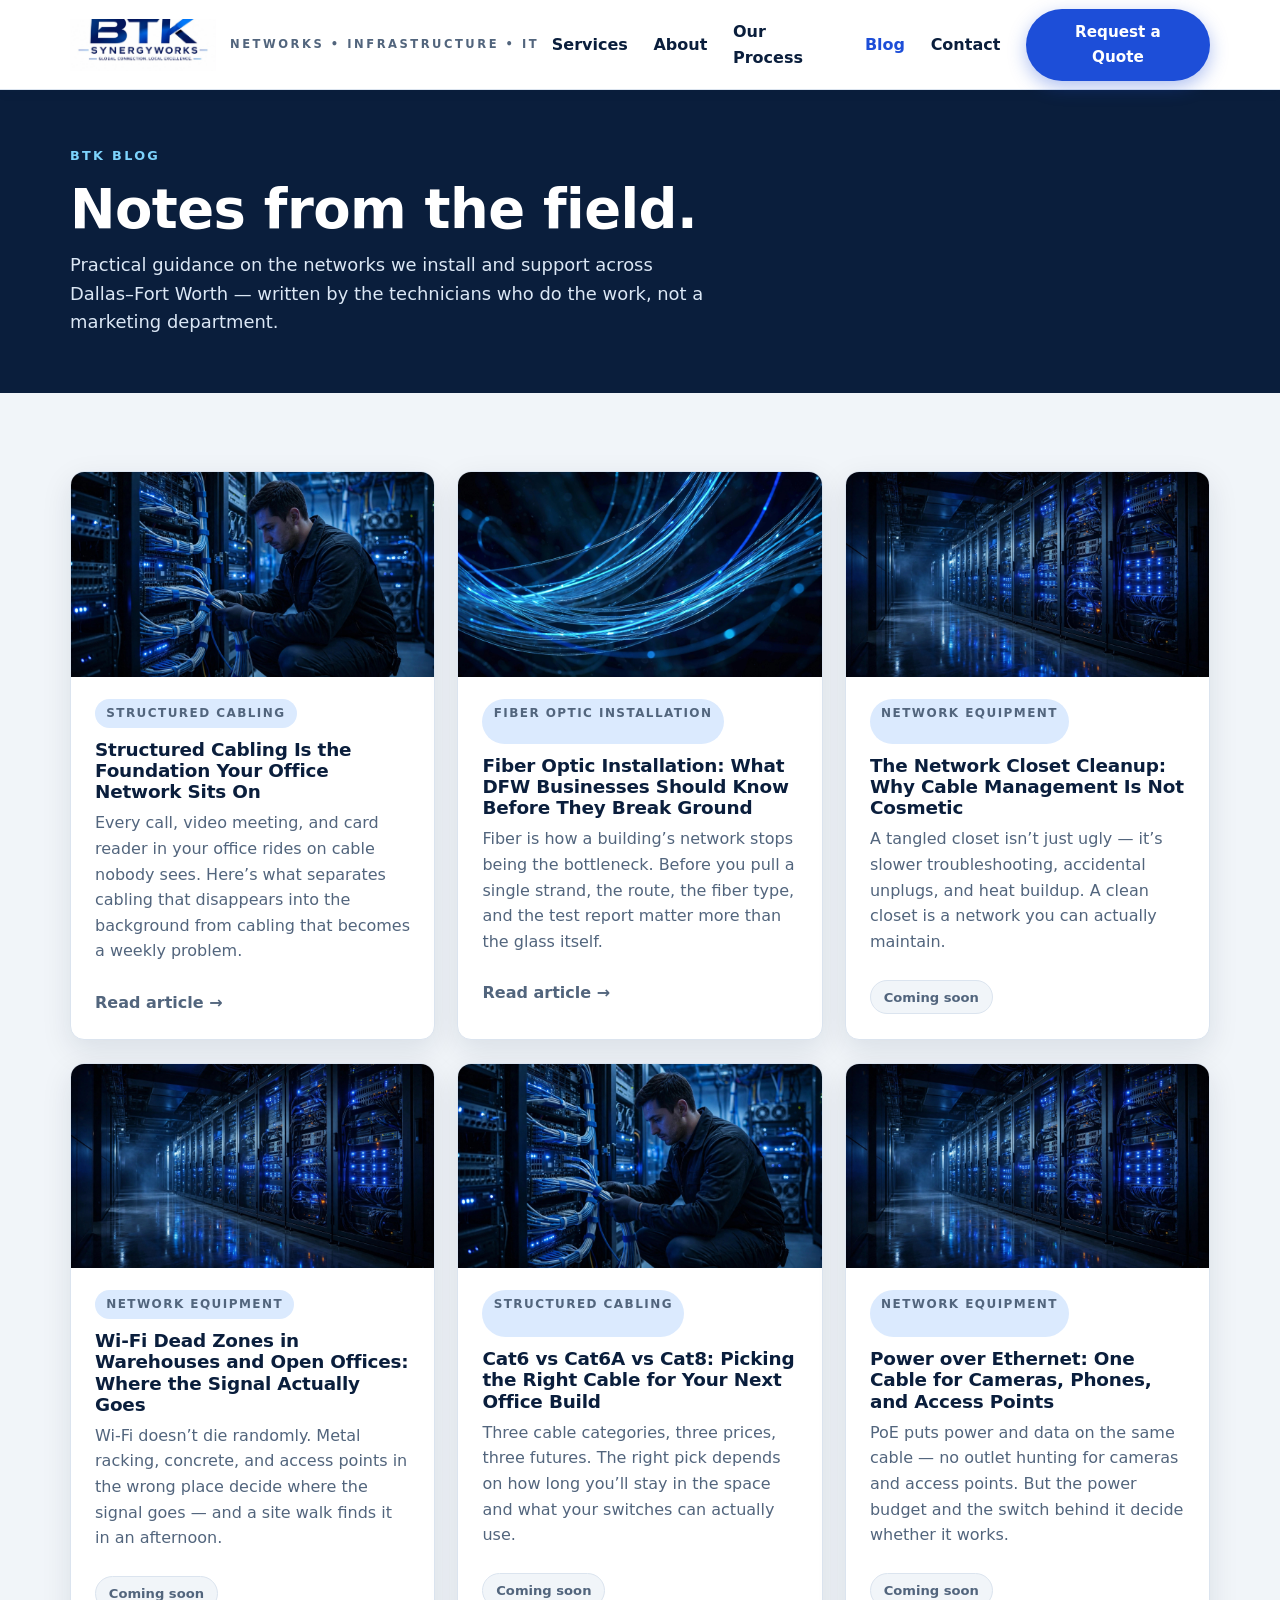
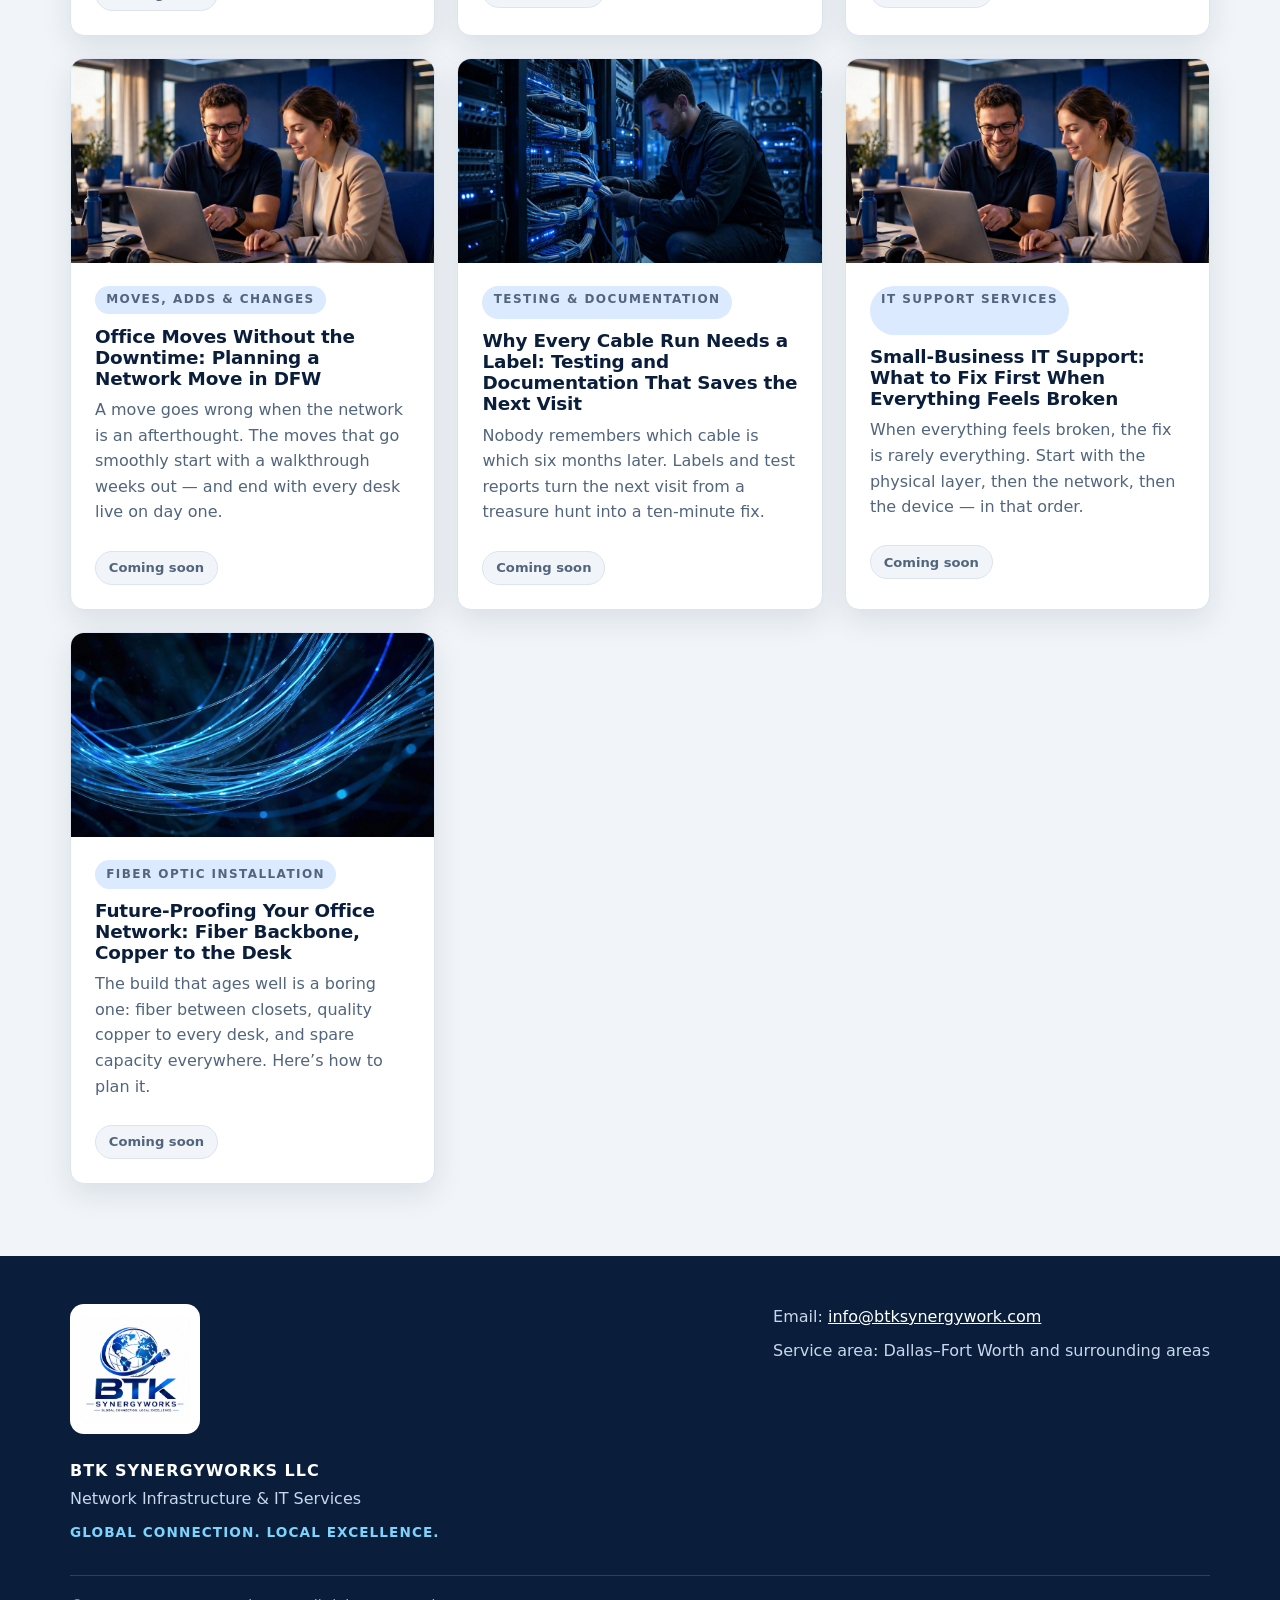
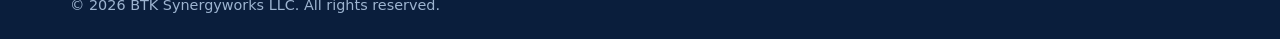
==== blog/index.html @ 6355931f "Add BTK blog page: 10 topics, 2 full articles with popup reader, Blog in nav" ====
<!DOCTYPE html>
<html lang="en">
<head>
  <meta charset="UTF-8">
  <meta name="viewport" content="width=device-width, initial-scale=1.0">
  <title>BTK Blog | Network Infrastructure Notes — Dallas–Fort Worth | BTK Synergyworks LLC</title>
  <meta name="description" content="Field notes from BTK Synergyworks LLC: structured cabling, fiber optic installation, network equipment, and IT support for Dallas–Fort Worth businesses — practical guidance from the technicians who install it.">
  <link rel="canonical" href="https://btk-2m8c.onrender.com/blog/">
  <meta name="robots" content="index, follow">
  <meta name="theme-color" content="#0a1e3c">
  <!-- Open Graph -->
  <meta property="og:type" content="website">
  <meta property="og:site_name" content="BTK Synergyworks LLC">
  <meta property="og:title" content="BTK Blog | Network Infrastructure Notes — Dallas–Fort Worth">
  <meta property="og:description" content="Practical notes on structured cabling, fiber optic installation, network equipment, and IT support — from the field technicians at BTK Synergyworks LLC.">
  <meta property="og:url" content="https://btk-2m8c.onrender.com/blog/">
  <meta property="og:image" content="https://btk-2m8c.onrender.com/assets/btk-logo.jpg">
  <meta property="og:image:alt" content="BTK Synergyworks logo — globe with network nodes and an ethernet plug">
  <!-- Twitter -->
  <meta name="twitter:card" content="summary_large_image">
  <meta name="twitter:title" content="BTK Blog | Network Infrastructure Notes — Dallas–Fort Worth">
  <meta name="twitter:description" content="Practical notes on structured cabling, fiber optic installation, network equipment, and IT support — from the field technicians at BTK Synergyworks LLC.">
  <meta name="twitter:image" content="https://btk-2m8c.onrender.com/assets/btk-logo.jpg">
  <!-- Icons -->
  <link rel="icon" type="image/png" sizes="48x48" href="/assets/favicon.png">
  <link rel="apple-touch-icon" sizes="180x180" href="/assets/apple-touch-icon.png">
  <link rel="stylesheet" href="/styles.css">
  <script type="application/ld+json">
  {
    "@context": "https://schema.org",
    "@type": "Blog",
    "name": "BTK Blog — Network Infrastructure Notes",
    "description": "Field notes on structured cabling, fiber optic installation, network equipment, and IT support for Dallas–Fort Worth businesses.",
    "url": "https://btk-2m8c.onrender.com/blog/",
    "author": {
      "@type": "Organization",
      "name": "BTK Synergyworks LLC",
      "url": "https://btk-2m8c.onrender.com/"
    },
    "blogPost": [
      {
        "@type": "BlogPosting",
        "headline": "Structured Cabling Is the Foundation Your Office Network Sits On",
        "image": "https://btk-2m8c.onrender.com/assets/hero-cabling.jpg",
        "datePublished": "2026-11-07",
        "author": { "@type": "Organization", "name": "BTK Synergyworks LLC" },
        "url": "https://btk-2m8c.onrender.com/blog/"
      },
      {
        "@type": "BlogPosting",
        "headline": "Fiber Optic Installation: What DFW Businesses Should Know Before They Break Ground",
        "image": "https://btk-2m8c.onrender.com/assets/hero-fiber.jpg",
        "datePublished": "2026-11-07",
        "author": { "@type": "Organization", "name": "BTK Synergyworks LLC" },
        "url": "https://btk-2m8c.onrender.com/blog/"
      }
    ]
  }
  </script>
</head>
<body>
  <a class="skip-link" href="#blog-list">Skip to articles</a>

  <!-- ============ HEADER ============ -->
  <header class="site-header" id="top">
    <div class="container header-inner">
      <a class="brand" href="/" aria-label="BTK Synergyworks — back to home">
        <img src="/assets/btk-logo-header.png" alt="BTK Synergyworks — Global Connection. Local Excellence." width="258" height="92">
        <span class="brand-tagline">Networks &bull; Infrastructure &bull; IT</span>
      </a>
      <button class="nav-toggle" type="button" aria-expanded="false" aria-controls="main-nav" aria-label="Toggle navigation">
        <span></span><span></span><span></span>
      </button>
      <nav class="main-nav" id="main-nav" aria-label="Main navigation">
        <a href="/#services">Services</a>
        <a href="/#about">About</a>
        <a href="/#process">Our Process</a>
        <a href="/blog/" aria-current="page">Blog</a>
        <a href="/#contact">Contact</a>
        <a class="btn btn-primary nav-cta" href="/#contact">Request a Quote</a>
      </nav>
    </div>
  </header>

  <!-- ============ BLOG HERO ============ -->
  <section class="blog-hero" aria-labelledby="blog-heading">
    <div class="container">
      <p class="eyebrow eyebrow-light">BTK Blog</p>
      <h1 id="blog-heading">Notes from the field.</h1>
      <p class="blog-hero-intro">Practical guidance on the networks we install and support across Dallas&ndash;Fort Worth — written by the technicians who do the work, not a marketing department.</p>
    </div>
  </section>

  <!-- ============ ARTICLE LIST ============ -->
  <main class="section blog-list" id="blog-list" aria-label="Blog articles">
    <div class="container">
      <div class="blog-grid" id="blog-grid">

        <article class="blog-card" data-article="structured-cabling-foundation" tabindex="0" role="button" aria-label="Read: Structured Cabling Is the Foundation Your Office Network Sits On">
          <img src="/assets/hero-cabling.jpg" alt="Technician installing structured cabling in a modern data room" width="2048" height="1152" loading="lazy">
          <div class="blog-card-body">
            <p class="blog-tag">Structured Cabling</p>
            <h3>Structured Cabling Is the Foundation Your Office Network Sits On</h3>
            <p>Every call, video meeting, and card reader in your office rides on cable nobody sees. Here&rsquo;s what separates cabling that disappears into the background from cabling that becomes a weekly problem.</p>
            <p class="blog-card-foot"><span class="text-link">Read article &rarr;</span></p>
          </div>
        </article>

        <article class="blog-card" data-article="fiber-optic-dfw" tabindex="0" role="button" aria-label="Read: Fiber Optic Installation: What DFW Businesses Should Know Before They Break Ground">
          <img src="/assets/hero-fiber.jpg" alt="Glowing fiber optic cables with blue light streaks" width="2048" height="1152" loading="lazy">
          <div class="blog-card-body">
            <p class="blog-tag">Fiber Optic Installation</p>
            <h3>Fiber Optic Installation: What DFW Businesses Should Know Before They Break Ground</h3>
            <p>Fiber is how a building&rsquo;s network stops being the bottleneck. Before you pull a single strand, the route, the fiber type, and the test report matter more than the glass itself.</p>
            <p class="blog-card-foot"><span class="text-link">Read article &rarr;</span></p>
          </div>
        </article>

        <article class="blog-card" data-article="network-closet-cleanup" tabindex="0" role="button" aria-label="Read: The Network Closet Cleanup: Why Cable Management Is Not Cosmetic">
          <img src="/assets/hero-racks.jpg" alt="Network server racks with blinking equipment" width="2048" height="1152" loading="lazy">
          <div class="blog-card-body">
            <p class="blog-tag">Network Equipment</p>
            <h3>The Network Closet Cleanup: Why Cable Management Is Not Cosmetic</h3>
            <p>A tangled closet isn&rsquo;t just ugly — it&rsquo;s slower troubleshooting, accidental unplugs, and heat buildup. A clean closet is a network you can actually maintain.</p>
            <p class="blog-card-foot"><span class="blog-soon">Coming soon</span></p>
          </div>
        </article>

        <article class="blog-card" data-article="wifi-dead-zones" tabindex="0" role="button" aria-label="Read: Wi-Fi Dead Zones in Warehouses and Open Offices: Where the Signal Actually Goes">
          <img src="/assets/hero-racks.jpg" alt="Network server racks with blinking equipment" width="2048" height="1152" loading="lazy">
          <div class="blog-card-body">
            <p class="blog-tag">Network Equipment</p>
            <h3>Wi-Fi Dead Zones in Warehouses and Open Offices: Where the Signal Actually Goes</h3>
            <p>Wi-Fi doesn&rsquo;t die randomly. Metal racking, concrete, and access points in the wrong place decide where the signal goes — and a site walk finds it in an afternoon.</p>
            <p class="blog-card-foot"><span class="blog-soon">Coming soon</span></p>
          </div>
        </article>

        <article class="blog-card" data-article="cat6-vs-cat6a-vs-cat8" tabindex="0" role="button" aria-label="Read: Cat6 vs Cat6A vs Cat8: Picking the Right Cable for Your Next Office Build">
          <img src="/assets/hero-cabling.jpg" alt="Technician installing structured cabling in a modern data room" width="2048" height="1152" loading="lazy">
          <div class="blog-card-body">
            <p class="blog-tag">Structured Cabling</p>
            <h3>Cat6 vs Cat6A vs Cat8: Picking the Right Cable for Your Next Office Build</h3>
            <p>Three cable categories, three prices, three futures. The right pick depends on how long you&rsquo;ll stay in the space and what your switches can actually use.</p>
            <p class="blog-card-foot"><span class="blog-soon">Coming soon</span></p>
          </div>
        </article>

        <article class="blog-card" data-article="power-over-ethernet" tabindex="0" role="button" aria-label="Read: Power over Ethernet: One Cable for Cameras, Phones, and Access Points">
          <img src="/assets/hero-racks.jpg" alt="Network server racks with blinking equipment" width="2048" height="1152" loading="lazy">
          <div class="blog-card-body">
            <p class="blog-tag">Network Equipment</p>
            <h3>Power over Ethernet: One Cable for Cameras, Phones, and Access Points</h3>
            <p>PoE puts power and data on the same cable — no outlet hunting for cameras and access points. But the power budget and the switch behind it decide whether it works.</p>
            <p class="blog-card-foot"><span class="blog-soon">Coming soon</span></p>
          </div>
        </article>

        <article class="blog-card" data-article="office-moves-without-downtime" tabindex="0" role="button" aria-label="Read: Office Moves Without the Downtime: Planning a Network Move in DFW">
          <img src="/assets/hero-support.jpg" alt="IT support technician helping a colleague at a workstation" width="1920" height="1080" loading="lazy">
          <div class="blog-card-body">
            <p class="blog-tag">Moves, Adds &amp; Changes</p>
            <h3>Office Moves Without the Downtime: Planning a Network Move in DFW</h3>
            <p>A move goes wrong when the network is an afterthought. The moves that go smoothly start with a walkthrough weeks out — and end with every desk live on day one.</p>
            <p class="blog-card-foot"><span class="blog-soon">Coming soon</span></p>
          </div>
        </article>

        <article class="blog-card" data-article="label-every-cable-run" tabindex="0" role="button" aria-label="Read: Why Every Cable Run Needs a Label: Testing and Documentation That Saves the Next Visit">
          <img src="/assets/hero-cabling.jpg" alt="Technician installing structured cabling in a modern data room" width="2048" height="1152" loading="lazy">
          <div class="blog-card-body">
            <p class="blog-tag">Testing &amp; Documentation</p>
            <h3>Why Every Cable Run Needs a Label: Testing and Documentation That Saves the Next Visit</h3>
            <p>Nobody remembers which cable is which six months later. Labels and test reports turn the next visit from a treasure hunt into a ten-minute fix.</p>
            <p class="blog-card-foot"><span class="blog-soon">Coming soon</span></p>
          </div>
        </article>

        <article class="blog-card" data-article="small-business-it-first-fix" tabindex="0" role="button" aria-label="Read: Small-Business IT Support: What to Fix First When Everything Feels Broken">
          <img src="/assets/hero-support.jpg" alt="IT support technician helping a colleague at a workstation" width="1920" height="1080" loading="lazy">
          <div class="blog-card-body">
            <p class="blog-tag">IT Support Services</p>
            <h3>Small-Business IT Support: What to Fix First When Everything Feels Broken</h3>
            <p>When everything feels broken, the fix is rarely everything. Start with the physical layer, then the network, then the device — in that order.</p>
            <p class="blog-card-foot"><span class="blog-soon">Coming soon</span></p>
          </div>
        </article>

        <article class="blog-card" data-article="future-proof-office-network" tabindex="0" role="button" aria-label="Read: Future-Proofing Your Office Network: Fiber Backbone, Copper to the Desk">
          <img src="/assets/hero-fiber.jpg" alt="Glowing fiber optic cables with blue light streaks" width="2048" height="1152" loading="lazy">
          <div class="blog-card-body">
            <p class="blog-tag">Fiber Optic Installation</p>
            <h3>Future-Proofing Your Office Network: Fiber Backbone, Copper to the Desk</h3>
            <p>The build that ages well is a boring one: fiber between closets, quality copper to every desk, and spare capacity everywhere. Here&rsquo;s how to plan it.</p>
            <p class="blog-card-foot"><span class="blog-soon">Coming soon</span></p>
          </div>
        </article>

      </div>
    </div>
  </main>

  <!-- ============ ARTICLE POPUP ============ -->
  <div class="blog-popup" id="blog-popup" role="dialog" aria-modal="true" aria-labelledby="blog-popup-title" hidden>
    <div class="blog-popup-card">
      <button class="blog-back" id="blog-back" type="button">&larr; Back to all articles</button>
      <button class="popup-close" id="blog-close" type="button" aria-label="Close article">&times;</button>
      <img id="blog-popup-img" src="" alt="">
      <p class="blog-tag" id="blog-popup-tag"></p>
      <h2 id="blog-popup-title"></h2>
      <div id="blog-popup-body"></div>
    </div>
  </div>

  <!-- ============ FOOTER ============ -->
  <footer class="site-footer">
    <div class="container footer-inner">
      <div class="footer-brand">
        <span class="footer-logo-tile"><img src="/assets/btk-logo.jpg" alt="BTK Synergyworks logo" width="120" height="120"></span>
        <p class="footer-name">BTK SYNERGYWORKS LLC</p>
        <p class="footer-tag">Network Infrastructure &amp; IT Services</p>
        <p class="footer-motto">Global Connection. Local Excellence.</p>
      </div>
      <div class="footer-contact">
        <p>Email: <a href="mailto:info@btksynergywork.com">info@btksynergywork.com</a></p>
        <p>Service area: Dallas&ndash;Fort Worth and surrounding areas</p>
      </div>
    </div>
    <div class="container footer-legal">
      <p>&copy; 2026 BTK Synergyworks LLC. All rights reserved.</p>
    </div>
  </footer>

  <script src="/main.js" defer></script>
  <script>
  /* BTK Blog — article popup.
     Two articles are fully written below; the rest show their intro
     with a "coming soon" note until the full article is added. */
  (function () {
    "use strict";

    var ARTICLES = {
      "structured-cabling-foundation": {
        tag: "Structured Cabling",
        title: "Structured Cabling Is the Foundation Your Office Network Sits On",
        img: "/assets/hero-cabling.jpg",
        alt: "Technician installing structured cabling in a modern data room",
        body: [
          "Every Wi-Fi call, video meeting, and card reader in an office rides on cable nobody sees. When that cabling is done right — proper runs, clean terminations, clear labels — the network disappears into the background and just works. When it is done wrong, every problem looks like a software problem until somebody opens the ceiling and finds a mess of unlabeled cable draped over a duct.",
          "The details that matter are unglamorous: cable category matched to the job, runs kept away from power lines and light fixtures, bend radius respected, and terminations tested rather than assumed. A cable that passes a cheap continuity check can still fail under real load — that is why every run we install gets tested and documented, so the next person on site is working from facts instead of guesses.",
          "Cabling is also the cheapest thing to get right the first time and the most expensive to fix later. Re-pulling cable through finished walls costs more than the original install ever did. If you are planning a buildout, a move, or even adding a dozen desks, the cabling plan is the first conversation, not the last — get it right and everything above it works better."
        ]
      },
      "fiber-optic-dfw": {
        tag: "Fiber Optic Installation",
        title: "Fiber Optic Installation: What DFW Businesses Should Know Before They Break Ground",
        img: "/assets/hero-fiber.jpg",
        alt: "Glowing fiber optic cables with blue light streaks",
        body: [
          "Fiber is how a building\u2019s network stops being the bottleneck. A single fiber run can carry more traffic than a bundle of copper, over far longer distances, and it does not pick up interference from power lines or machinery. For offices linking floors, buildings on a campus, or a data room to the far end of a warehouse, fiber is the backbone everything else hangs on.",
          "What surprises most owners is how much of a fiber job is preparation, not glass. The route matters — conduit, pull points, bend radius, and where the fiber terminates. Single-mode versus multi-mode is a real choice with real cost consequences: multi-mode covers most in-building runs, single-mode is for distance and future capacity. Getting that call wrong means re-pulling, so it is worth deciding with someone who has pulled both.",
          "The other half is verification. Every fiber strand should be tested and documented — loss budgets, connector inspection, and a test report you can keep. A fiber link that was never tested is a guess, and guesses fail at the worst time. If you are planning a buildout in Dallas\u2013Fort Worth, ask your installer for the test results before you sign off — a good crew expects the question."
        ]
      }
    };

    var popup = document.getElementById("blog-popup");
    var popupImg = document.getElementById("blog-popup-img");
    var popupTag = document.getElementById("blog-popup-tag");
    var popupTitle = document.getElementById("blog-popup-title");
    var popupBody = document.getElementById("blog-popup-body");
    var backBtn = document.getElementById("blog-back");
    var closeBtn = document.getElementById("blog-close");
    var lastFocused = null;

    function openArticle(slug, card) {
      var article = ARTICLES[slug];
      var titleEl = card ? card.querySelector("h3") : null;
      var introEl = card ? card.querySelector(".blog-card-body > p:not(.blog-tag):not(.blog-card-foot)") : null;
      var imgEl = card ? card.querySelector("img") : null;
      var tagEl = card ? card.querySelector(".blog-tag") : null;

      lastFocused = card || document.activeElement;
      popupImg.src = article ? article.img : (imgEl ? imgEl.getAttribute("src") : "");
      popupImg.alt = article ? article.alt : (imgEl ? imgEl.getAttribute("alt") : "");
      popupTag.textContent = article ? article.tag : (tagEl ? tagEl.textContent : "");
      popupTitle.textContent = article ? article.title : (titleEl ? titleEl.textContent : "");
      popupBody.innerHTML = "";
      if (article) {
        article.body.forEach(function (text) {
          var p = document.createElement("p");
          p.textContent = text;
          popupBody.appendChild(p);
        });
      } else {
        if (introEl) {
          var intro = document.createElement("p");
          intro.textContent = introEl.textContent;
          popupBody.appendChild(intro);
        }
        var note = document.createElement("p");
        note.className = "blog-soon-note";
        note.textContent = "The full article on this topic is coming soon. In the meantime, if this is the problem you are facing, tell us about your project and we will talk it through with you.";
        popupBody.appendChild(note);
        var cta = document.createElement("p");
        var link = document.createElement("a");
        link.className = "btn btn-primary";
        link.href = "/#contact";
        link.textContent = "Discuss your project \u2197";
        cta.appendChild(link);
        popupBody.appendChild(cta);
      }
      popup.hidden = false;
      document.body.classList.add("no-scroll");
      backBtn.focus();
    }

    function closeArticle() {
      popup.hidden = true;
      document.body.classList.remove("no-scroll");
      if (lastFocused && lastFocused.focus) lastFocused.focus();
    }

    document.querySelectorAll(".blog-card").forEach(function (card) {
      function open() { openArticle(card.getAttribute("data-article"), card); }
      card.addEventListener("click", open);
      card.addEventListener("keydown", function (e) {
        if (e.key === "Enter" || e.key === " ") { e.preventDefault(); open(); }
      });
    });
    backBtn.addEventListener("click", closeArticle);
    closeBtn.addEventListener("click", closeArticle);
    popup.addEventListener("click", function (e) {
      if (e.target === popup) closeArticle();
    });
    document.addEventListener("keydown", function (e) {
      if (e.key === "Escape" && !popup.hidden) closeArticle();
    });
  })();
  </script>
</body>
</html>
---- styles.css ----
/* BTK Synergyworks LLC — btk.onrender.com
   Palette: deep navy #0a1e3c, navy #0f2a52, royal blue #1d4ed8 / #2563eb,
   sky accent #7dd3fc, page background #f1f5f9, borders #dbe4ef. */
:root {
  --navy: #0a1e3c;
  --navy-2: #0f2a52;
  --navy-3: #123a6d;
  --royal: #1d4ed8;
  --royal-2: #2563eb;
  --sky: #7dd3fc;
  --sky-soft: #dbeafe;
  --ink: #12263f;
  --muted: #52657d;
  --page: #f1f5f9;
  --card: #ffffff;
  --line: #dbe4ef;
  --radius: 14px;
  --shadow: 0 10px 30px rgba(10, 30, 60, 0.10);
  --font: "Segoe UI", system-ui, -apple-system, "Helvetica Neue", Arial, sans-serif;
}
* { box-sizing: border-box; }
html { scroll-behavior: smooth; }
body {
  margin: 0;
  font-family: var(--font);
  color: var(--ink);
  background: var(--page);
  line-height: 1.6;
  -webkit-text-size-adjust: 100%;
}
img { max-width: 100%; height: auto; display: block; }
a { color: var(--royal); }
h1, h2, h3 { line-height: 1.15; margin: 0 0 0.5em; color: var(--navy); letter-spacing: -0.01em; }
h1 { font-size: clamp(2.1rem, 5.2vw, 3.4rem); }
h2 { font-size: clamp(1.6rem, 3.4vw, 2.3rem); }
h3 { font-size: 1.15rem; }
p { margin: 0 0 1em; }
.container { width: min(1140px, 92%); margin: 0 auto; }
.section { padding: 4.5rem 0; }
.section-intro { color: var(--muted); max-width: 640px; font-size: 1.08rem; }
.eyebrow {
  text-transform: uppercase;
  letter-spacing: 0.18em;
  font-weight: 700;
  font-size: 0.8rem;
  color: var(--royal);
  margin: 0 0 0.75rem;
}
.eyebrow-light { color: var(--sky); }
.skip-link {
  position: absolute; left: -999px; top: 0;
  background: var(--navy); color: #fff; padding: 0.6rem 1rem; z-index: 200;
}
.skip-link:focus { left: 0.5rem; top: 0.5rem; }

/* Buttons */
.btn {
  display: inline-block;
  padding: 0.85rem 1.6rem;
  border-radius: 999px;
  font-weight: 700;
  font-size: 1rem;
  text-decoration: none;
  border: 2px solid transparent;
  cursor: pointer;
  transition: transform 0.15s ease, box-shadow 0.15s ease, background 0.15s ease;
  text-align: center;
}
.btn-primary { background: var(--royal); color: #fff; box-shadow: 0 6px 18px rgba(29, 78, 216, 0.35); }
.btn-primary:hover, .btn-primary:focus-visible { background: var(--royal-2); transform: translateY(-2px); }
.btn-ghost { border-color: rgba(255, 255, 255, 0.7); color: #fff; background: rgba(255, 255, 255, 0.08); }
.btn-ghost:hover, .btn-ghost:focus-visible { background: rgba(255, 255, 255, 0.18); }
.btn-large { padding: 1rem 2rem; font-size: 1.05rem; }
.btn-block { width: 100%; }
.text-link { font-weight: 700; text-decoration: none; }
.text-link:hover { text-decoration: underline; }
:focus-visible { outline: 3px solid var(--sky); outline-offset: 2px; }

/* Header */
.site-header {
  position: sticky; top: 0; z-index: 100;
  background: #fff;
  border-bottom: 1px solid var(--line);
  box-shadow: 0 2px 12px rgba(10, 30, 60, 0.06);
}
.header-inner {
  display: flex; align-items: center; justify-content: space-between;
  gap: 1rem; padding-top: 0.55rem; padding-bottom: 0.55rem;
}
.brand { display: flex; align-items: center; gap: 0.85rem; text-decoration: none; }
.brand img { height: 52px; width: auto; }
.brand-tagline {
  font-size: 0.72rem; letter-spacing: 0.22em; text-transform: uppercase;
  color: var(--muted); font-weight: 700; white-space: nowrap;
}
.main-nav { display: flex; align-items: center; gap: 1.6rem; }
.main-nav a:not(.btn) { color: var(--navy); text-decoration: none; font-weight: 600; }
.main-nav a:not(.btn):hover { color: var(--royal); }
.nav-cta { padding: 0.6rem 1.25rem; font-size: 0.95rem; }
.nav-toggle {
  display: none; background: none; border: none; cursor: pointer;
  width: 44px; height: 44px; padding: 10px;
}
.nav-toggle span { display: block; height: 3px; background: var(--navy); margin: 5px 0; border-radius: 2px; }

/* Hero + carousel */
.hero { position: relative; background: var(--navy); color: #fff; overflow: hidden; }
.carousel { position: relative; height: clamp(420px, 72vh, 640px); }
.carousel-track { position: absolute; inset: 0; }
.carousel-slide {
  position: absolute; inset: 0; margin: 0;
  opacity: 0; transition: opacity 0.9s ease;
  pointer-events: none;
}
.carousel-slide.is-active { opacity: 1; pointer-events: auto; z-index: 1; }
.carousel-slide img { width: 100%; height: 100%; object-fit: cover; }
.carousel-slide::after {
  content: ""; position: absolute; inset: 0;
  background: linear-gradient(90deg, rgba(6, 18, 38, 0.88) 0%, rgba(6, 18, 38, 0.55) 55%, rgba(6, 18, 38, 0.25) 100%);
}
.slide-callout {
  position: absolute; right: 4%; bottom: 18%; z-index: 2;
  background: rgba(10, 30, 60, 0.72);
  border: 1px solid rgba(125, 211, 252, 0.45);
  border-left: 4px solid var(--sky);
  backdrop-filter: blur(4px);
  border-radius: 10px;
  padding: 0.85rem 1.1rem;
  max-width: 320px;
  color: #fff;
}
.slide-callout strong { display: block; font-size: 1.02rem; color: var(--sky); }
.slide-callout span { font-size: 0.92rem; color: #e6eef8; }
.carousel-arrow {
  position: absolute; top: 50%; transform: translateY(-50%); z-index: 3;
  width: 48px; height: 48px; border-radius: 50%;
  border: 1px solid rgba(255, 255, 255, 0.5);
  background: rgba(10, 30, 60, 0.55); color: #fff;
  font-size: 1.2rem; cursor: pointer;
}
.carousel-arrow:hover { background: var(--royal); }
.carousel-prev { left: 16px; }
.carousel-next { right: 16px; }
.carousel-dots {
  position: absolute; bottom: 18px; left: 50%; transform: translateX(-50%);
  display: flex; gap: 10px; z-index: 3;
}
.carousel-dot {
  width: 12px; height: 12px; border-radius: 50%;
  border: 2px solid #fff; background: transparent; cursor: pointer; padding: 0;
}
.carousel-dot.is-active { background: var(--sky); border-color: var(--sky); }
.carousel-status {
  position: absolute; top: 16px; right: 16px; z-index: 3;
  background: rgba(10, 30, 60, 0.6); color: var(--sky);
  font-size: 0.78rem; font-weight: 700; letter-spacing: 0.16em;
  padding: 0.4rem 0.8rem; border-radius: 999px;
  border: 1px solid rgba(125, 211, 252, 0.4);
}
.connected-dot { color: #4ade80; }
.hero-content {
  position: relative; z-index: 4;
  margin-top: -clamp(300px, 46vh, 430px);
  padding-bottom: 4.5rem;
  max-width: 680px;
}
.hero-content h1 { color: #fff; }
.hero-intro { color: #dbe7f5; font-size: 1.15rem; max-width: 600px; }
.hero-checklist {
  list-style: none; margin: 0 0 1.6rem; padding: 0;
  display: flex; flex-wrap: wrap; gap: 0.5rem 1.5rem;
}
.hero-checklist li { color: #fff; font-weight: 600; padding-left: 1.5rem; position: relative; }
.hero-checklist li::before {
  content: "\2713"; position: absolute; left: 0; top: 0;
  color: var(--sky); font-weight: 800;
}
.hero-actions { display: flex; flex-wrap: wrap; gap: 0.9rem; }

/* Services */
.services { background: var(--page); }
.service-grid {
  display: grid; grid-template-columns: repeat(3, 1fr); gap: 1.4rem;
  margin-top: 2.2rem;
}
.service-card {
  background: var(--card); border: 1px solid var(--line);
  border-radius: var(--radius); padding: 1.7rem 1.5rem;
  box-shadow: var(--shadow);
  display: flex; flex-direction: column;
  transition: transform 0.18s ease, box-shadow 0.18s ease;
}
.service-card:hover { transform: translateY(-4px); box-shadow: 0 16px 36px rgba(10, 30, 60, 0.14); }
.service-icon {
  width: 56px; height: 56px; border-radius: 14px;
  background: var(--sky-soft); color: var(--royal);
  display: grid; place-items: center; margin-bottom: 1rem;
}
.service-icon svg { width: 32px; height: 32px; }
.service-card p { color: var(--muted); flex: 1; }
.service-card .text-link { margin-top: 0.4rem; }

/* Feature strip */
.feature-strip {
  background: var(--navy); color: #fff;
  padding: 4rem 0;
}
.feature-strip h2 { color: #fff; }
.feature-list {
  list-style: none; margin: 2rem 0 0; padding: 0;
  display: grid; grid-template-columns: repeat(4, 1fr); gap: 1.2rem;
}
.feature-list li {
  border-top: 3px solid var(--royal-2);
  padding-top: 0.9rem;
}
.feature-list strong { display: block; font-size: 1.15rem; color: #fff; }
.feature-list span { color: #b9cde6; font-size: 0.95rem; }

/* About */
.about { background: #fff; }
.about-grid { display: grid; grid-template-columns: 1.15fr 0.85fr; gap: 3rem; align-items: center; }
.about-copy p { color: var(--muted); }
.check-list { list-style: none; margin: 0 0 1.6rem; padding: 0; }
.check-list li { padding-left: 1.7rem; position: relative; margin-bottom: 0.55rem; font-weight: 600; color: var(--ink); }
.check-list li::before {
  content: "\2713"; position: absolute; left: 0; top: 0;
  color: var(--royal); font-weight: 800;
}
.about-visual {
  background: var(--navy); border-radius: var(--radius);
  padding: 2rem; text-align: center;
}
.about-logo { width: min(320px, 80%); margin: 0 auto; border-radius: 12px; }
.about-motto { color: var(--sky); font-weight: 700; letter-spacing: 0.08em; margin: 1.2rem 0 0; text-transform: uppercase; font-size: 0.85rem; }

/* Process */
.process { background: var(--page); }
.process-steps {
  list-style: none; margin: 2.2rem 0 0; padding: 0;
  display: grid; grid-template-columns: repeat(4, 1fr); gap: 1.4rem;
  counter-reset: step;
}
.process-steps li {
  background: var(--card); border: 1px solid var(--line);
  border-radius: var(--radius); padding: 1.5rem;
  box-shadow: var(--shadow);
}
.step-no {
  color: var(--royal); font-weight: 800; letter-spacing: 0.1em;
  text-transform: uppercase; font-size: 0.82rem; margin-bottom: 0.5rem;
}
.process-steps p:last-child { color: var(--muted); margin-bottom: 0; }

/* Quote banner */
.quote-banner {
  background: var(--navy-2); color: #fff;
  text-align: center; padding: 4rem 0;
}
.quote-banner h2 { color: #fff; }
.quote-banner p { color: #b9cde6; font-size: 1.1rem; }

/* Contact */
.contact { background: #fff; }
.contact-grid { display: grid; grid-template-columns: 0.9fr 1.1fr; gap: 3rem; align-items: start; }
.contact-copy p { color: var(--muted); }
.contact-info { margin: 2rem 0 0; }
.contact-info > div { margin-bottom: 1.2rem; }
.contact-info dt { font-weight: 800; text-transform: uppercase; letter-spacing: 0.1em; font-size: 0.8rem; color: var(--royal); }
.contact-info dd { margin: 0.15rem 0 0; font-size: 1.05rem; }
.form-wrap { position: relative; }
#contact-form {
  background: var(--page); border: 1px solid var(--line);
  border-radius: var(--radius); padding: 1.8rem;
  box-shadow: var(--shadow);
}
.field { margin-bottom: 1.1rem; }
.field label { display: block; font-weight: 700; margin-bottom: 0.35rem; color: var(--navy); }
.required { color: #dc2626; }
.field input, .field select, .field textarea {
  width: 100%; padding: 0.75rem 0.9rem;
  border: 1.5px solid #c3d2e4; border-radius: 9px;
  font: inherit; color: var(--ink); background: #fff;
}
.field input:focus, .field select:focus, .field textarea:focus {
  outline: none; border-color: var(--royal); box-shadow: 0 0 0 3px rgba(29, 78, 216, 0.18);
}
.field input[aria-invalid="true"], .field select[aria-invalid="true"], .field textarea[aria-invalid="true"] {
  border-color: #dc2626;
}
.field-error { color: #b91c1c; font-size: 0.88rem; margin: 0.3rem 0 0; }
.form-note { color: var(--muted); font-size: 0.88rem; margin: 0.9rem 0 0; }

/* Submission popup */
.submit-popup {
  position: absolute; inset: 0; z-index: 20;
  display: flex; align-items: flex-start; justify-content: center;
  padding-top: 1rem;
}
.submit-popup[hidden] { display: none; }
.submit-popup-card {
  position: relative;
  background: #fff; border: 2px solid var(--royal);
  border-radius: var(--radius);
  box-shadow: 0 24px 60px rgba(10, 30, 60, 0.35);
  padding: 1.6rem 1.6rem 1.4rem;
  width: min(520px, 96%);
  max-height: 90%; overflow: auto;
}
.submit-popup-card h3 { color: var(--navy); margin-bottom: 0.4rem; }
.popup-note {
  background: var(--sky-soft); border-left: 4px solid var(--royal);
  padding: 0.7rem 0.9rem; border-radius: 6px;
  font-size: 0.95rem; color: var(--navy);
}
.popup-summary { margin: 0.6rem 0 0; }
.popup-summary > div { display: grid; grid-template-columns: 130px 1fr; gap: 0.5rem; padding: 0.45rem 0; border-bottom: 1px solid var(--line); }
.popup-summary > div:last-child { border-bottom: none; }
.popup-summary dt { font-weight: 700; color: var(--muted); font-size: 0.9rem; }
.popup-summary dd { margin: 0; overflow-wrap: anywhere; white-space: pre-wrap; }
.popup-close {
  position: absolute; top: 0.55rem; right: 0.7rem;
  background: none; border: none; font-size: 1.7rem; line-height: 1;
  color: var(--muted); cursor: pointer; padding: 0.2rem 0.4rem;
}
.popup-close:hover { color: var(--navy); }

/* Footer */
.site-footer { background: var(--navy); color: #c8d8ec; padding: 3rem 0 0; }
.footer-inner {
  display: flex; justify-content: space-between; gap: 2rem; flex-wrap: wrap;
  padding-bottom: 2rem;
}
.footer-logo-tile {
  display: inline-block; background: #fff; border-radius: 14px;
  padding: 10px; margin-bottom: 1rem;
}
.footer-logo-tile img { width: 110px; height: 110px; border-radius: 8px; }
.footer-name { color: #fff; font-weight: 800; letter-spacing: 0.06em; margin: 0; }
.footer-tag { margin: 0.2rem 0; }
.footer-motto { color: var(--sky); font-weight: 700; font-size: 0.85rem; letter-spacing: 0.08em; text-transform: uppercase; margin: 0.6rem 0 0; }
.footer-contact p { margin: 0 0 0.5rem; }
.footer-contact a { color: #fff; }
.footer-legal { border-top: 1px solid rgba(255, 255, 255, 0.15); padding: 1.1rem 0 1.4rem; }
.footer-legal p { margin: 0; font-size: 0.9rem; color: #9db4d0; }

/* Blog */
.blog-hero { background: var(--navy); color: #fff; padding: 3.5rem 0; }
.blog-hero h1 { color: #fff; margin-bottom: 0.6rem; }
.blog-hero-intro { color: #dbe7f5; font-size: 1.12rem; max-width: 640px; margin: 0; }
.blog-list { background: var(--page); }
.blog-grid {
  display: grid; grid-template-columns: repeat(3, 1fr); gap: 1.4rem;
  margin-top: 0.4rem;
}
.blog-card {
  background: var(--card); border: 1px solid var(--line);
  border-radius: var(--radius); overflow: hidden;
  box-shadow: var(--shadow); cursor: pointer;
  display: flex; flex-direction: column;
  transition: transform 0.18s ease, box-shadow 0.18s ease;
}
.blog-card:hover, .blog-card:focus-visible { transform: translateY(-4px); box-shadow: 0 16px 36px rgba(10, 30, 60, 0.14); }
.blog-card img { width: 100%; aspect-ratio: 16 / 9; object-fit: cover; }
.blog-card-body { padding: 1.4rem 1.5rem 1.5rem; display: flex; flex-direction: column; flex: 1; }
.blog-tag {
  display: inline-block; align-self: flex-start;
  background: var(--sky-soft); color: var(--royal);
  font-size: 0.75rem; font-weight: 800; letter-spacing: 0.12em; text-transform: uppercase;
  padding: 0.3rem 0.7rem; border-radius: 999px; margin: 0 0 0.7rem;
}
.blog-card h3 { margin-bottom: 0.5rem; }
.blog-card-body > p { color: var(--muted); flex: 1; }
.blog-card-foot { margin: 0.6rem 0 0; }
.blog-soon {
  display: inline-block; background: var(--page); color: var(--muted);
  font-size: 0.82rem; font-weight: 700;
  padding: 0.35rem 0.8rem; border-radius: 999px; border: 1px solid var(--line);
}
.main-nav a[aria-current="page"] { color: var(--royal); }
body.no-scroll { overflow: hidden; }

/* Blog article popup */
.blog-popup {
  position: fixed; inset: 0; z-index: 150;
  background: rgba(10, 30, 60, 0.72);
  display: flex; align-items: flex-start; justify-content: center;
  overflow-y: auto; padding: 2rem 1rem;
}
.blog-popup[hidden] { display: none; }
.blog-popup-card {
  position: relative;
  background: #fff; border-radius: var(--radius);
  box-shadow: 0 24px 60px rgba(10, 30, 60, 0.4);
  width: min(720px, 100%);
  margin: auto;
  padding: 1.6rem 1.8rem 2rem;
}
.blog-back {
  background: none; border: none; cursor: pointer;
  color: var(--royal); font: inherit; font-weight: 700;
  padding: 0.3rem 0; margin-bottom: 1rem;
}
.blog-back:hover { text-decoration: underline; }
.blog-popup-card > img { width: 100%; border-radius: 10px; margin-bottom: 1.1rem; }
.blog-popup-card h2 { margin-bottom: 0.9rem; }
.blog-popup-card #blog-popup-body p { color: var(--ink); }
.blog-soon-note {
  background: var(--sky-soft); border-left: 4px solid var(--royal);
  padding: 0.7rem 0.9rem; border-radius: 6px;
  font-size: 0.95rem; color: var(--navy) !important;
}

/* Responsive */
@media (max-width: 960px) {
  .service-grid { grid-template-columns: repeat(2, 1fr); }
  .blog-grid { grid-template-columns: repeat(2, 1fr); }
  .feature-list { grid-template-columns: repeat(2, 1fr); }
  .process-steps { grid-template-columns: repeat(2, 1fr); }
  .about-grid, .contact-grid { grid-template-columns: 1fr; gap: 2rem; }
  .slide-callout { right: 3%; bottom: 14%; max-width: 270px; }
}
@media (max-width: 680px) {
  .section { padding: 3rem 0; }
  .brand-tagline { display: none; }
  .nav-toggle { display: block; }
  .main-nav {
    display: none; position: absolute; top: 100%; left: 0; right: 0;
    background: #fff; flex-direction: column; align-items: flex-start;
    gap: 0; padding: 0.5rem 4% 1rem; border-bottom: 1px solid var(--line);
    box-shadow: 0 12px 24px rgba(10, 30, 60, 0.12);
  }
  .main-nav.is-open { display: flex; }
  .main-nav a { padding: 0.7rem 0; width: 100%; }
  .nav-cta { width: 100%; text-align: center; margin-top: 0.5rem; }
  .service-grid, .feature-list, .process-steps, .blog-grid { grid-template-columns: 1fr; }
  .carousel { height: 460px; }
  .slide-callout { display: none; }
  .carousel-arrow { width: 40px; height: 40px; }
  .hero-content { margin-top: -330px; padding-bottom: 3rem; }
  .hero-actions .btn { width: 100%; }
  .popup-summary > div { grid-template-columns: 1fr; gap: 0; }
}
@media (prefers-reduced-motion: reduce) {
  html { scroll-behavior: auto; }
  .carousel-slide { transition: none; }
  * { transition: none !important; }
}
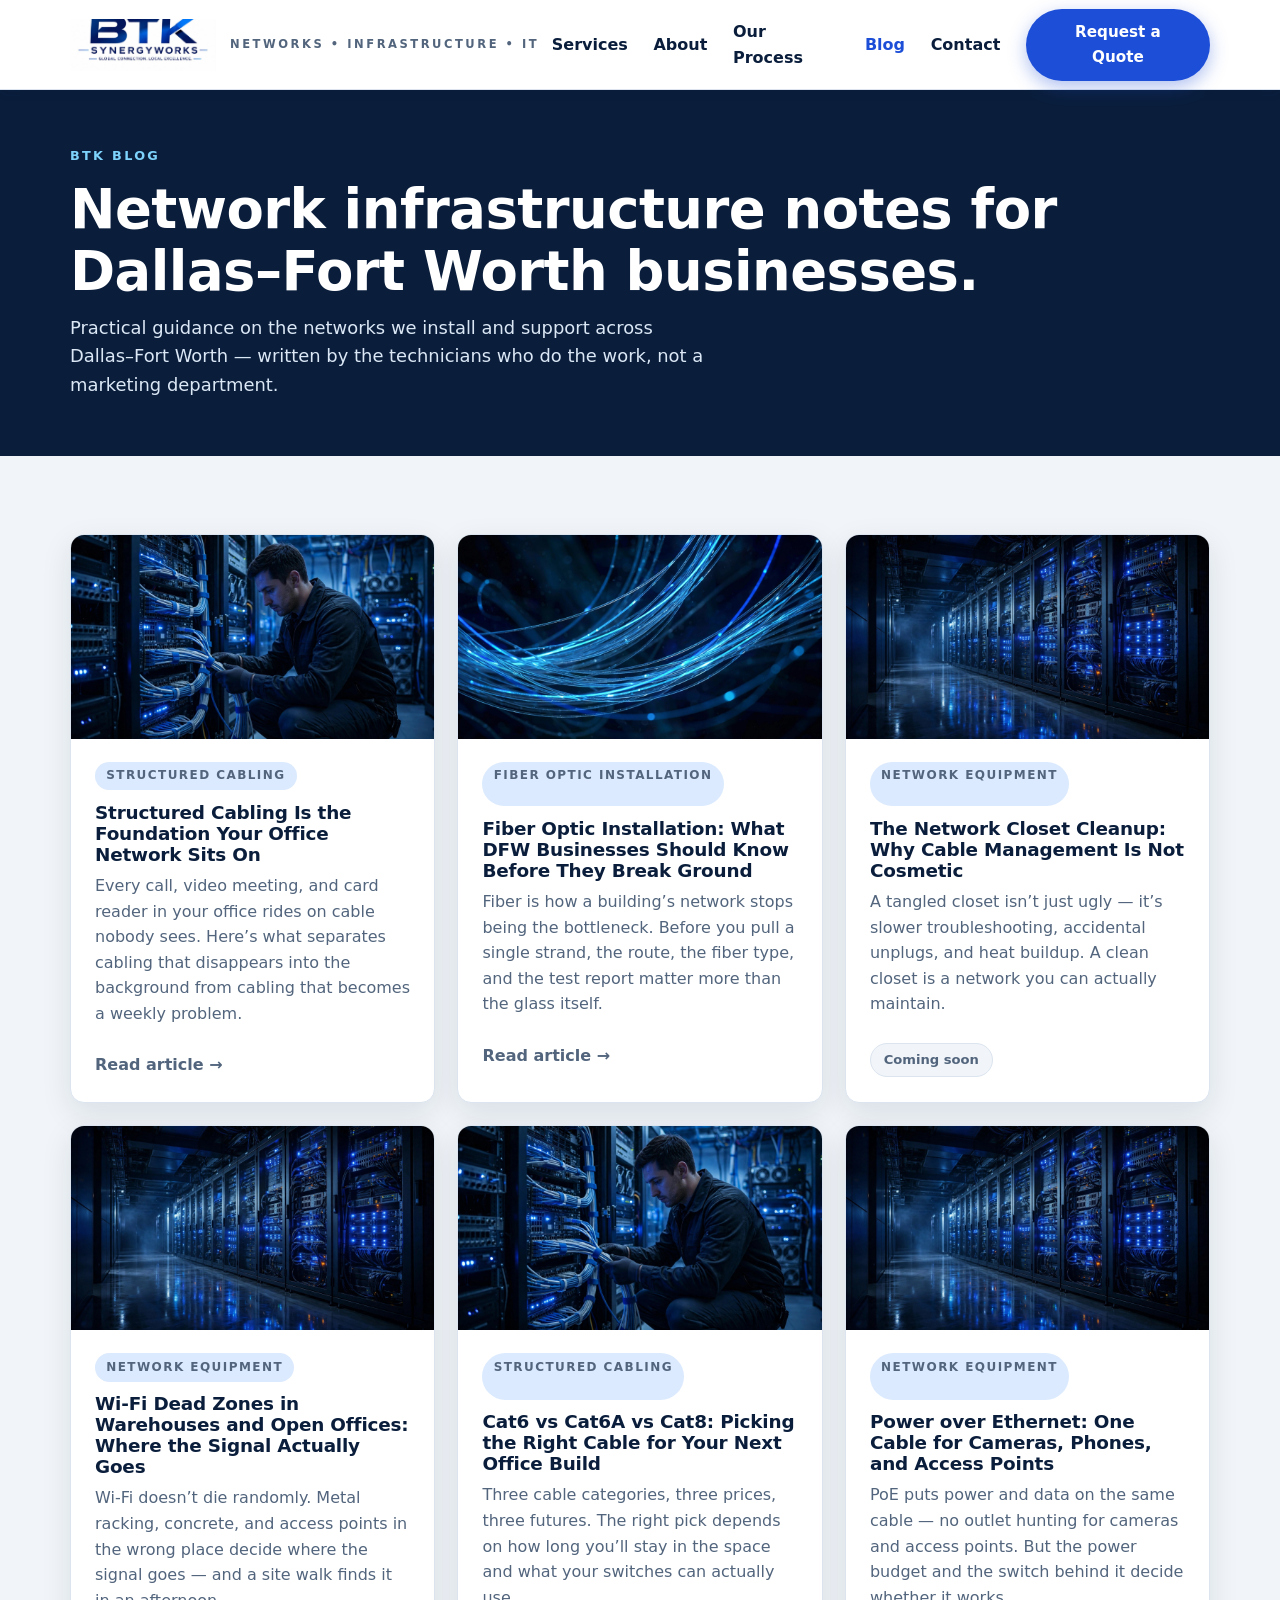
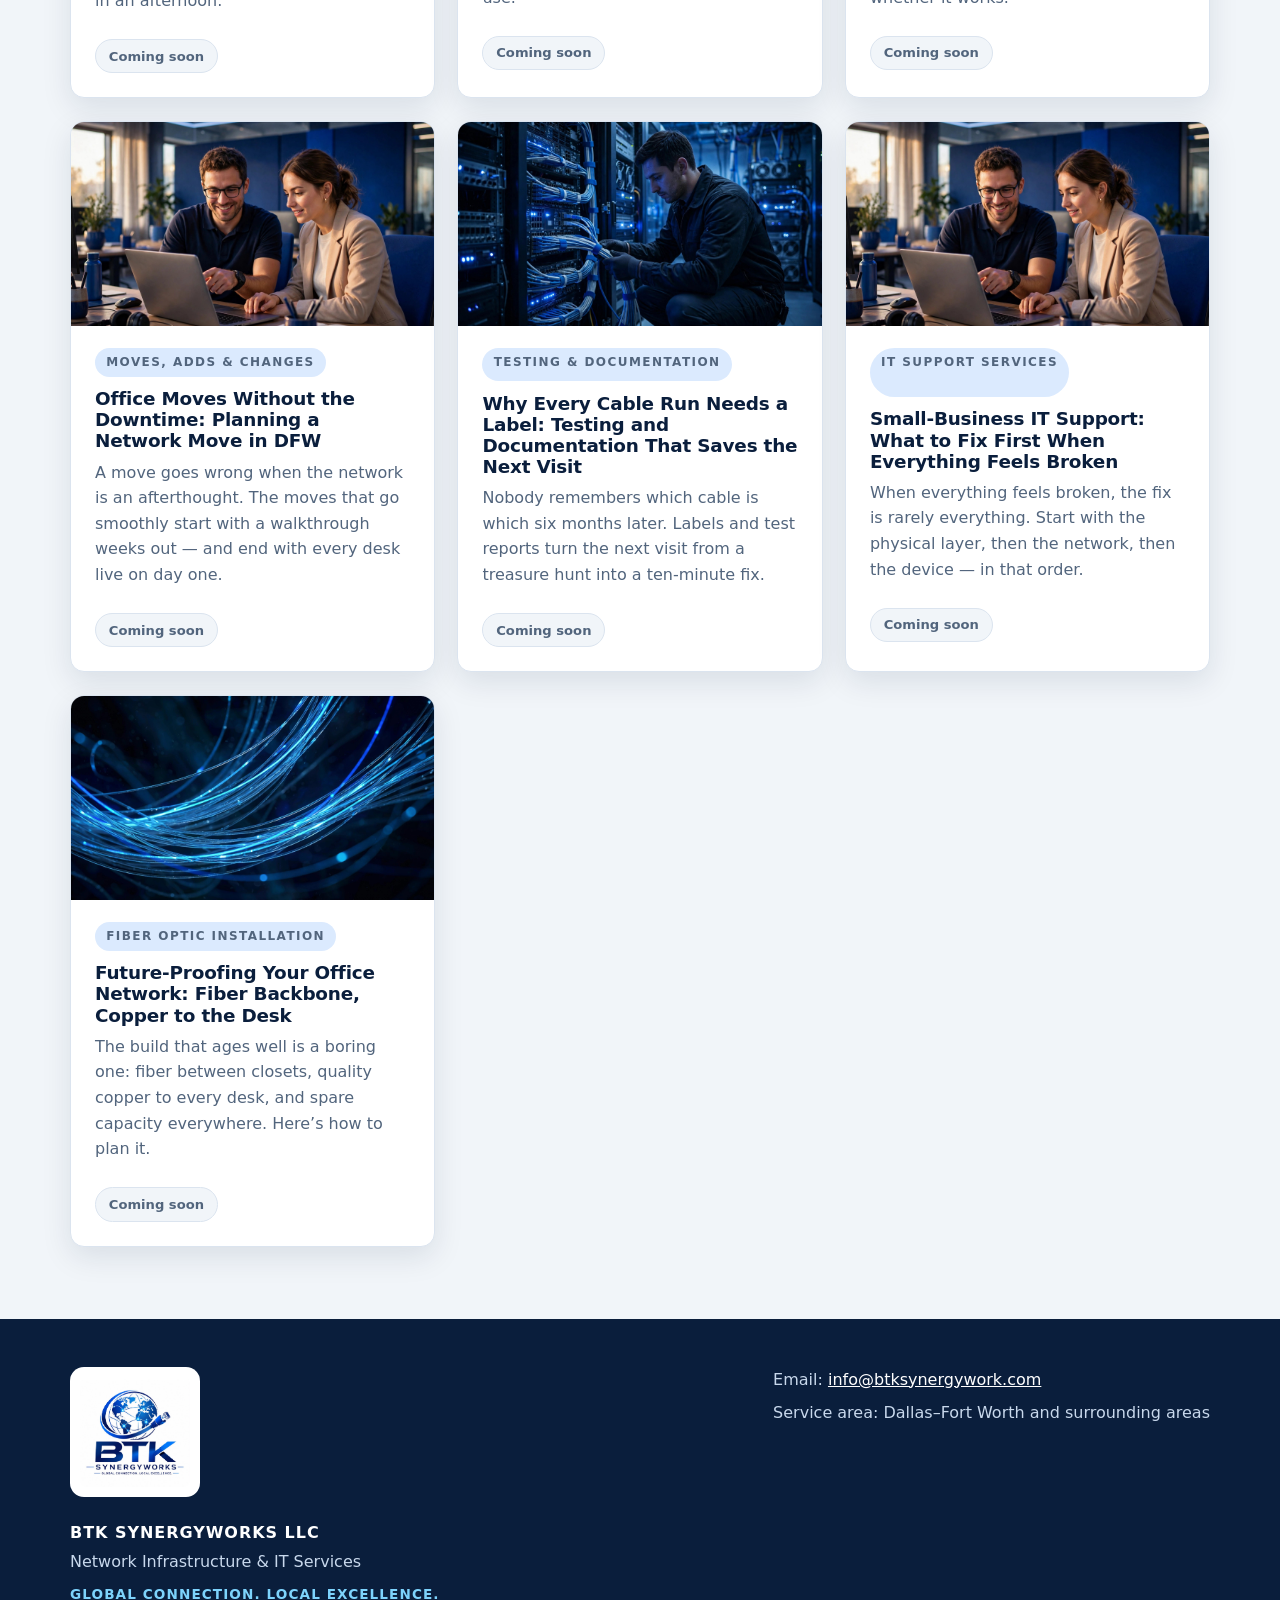
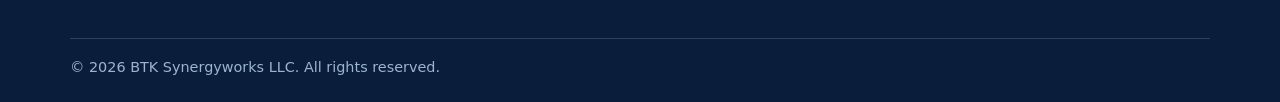
==== commit 9e76835a: "SEO: keyword H1 + trimmed meta description, og:image dimensions, JSON-LD publisher + article descrip" ====
--- a/blog/index.html
+++ b/blog/index.html
@@ -4,7 +4,7 @@
   <meta charset="UTF-8">
   <meta name="viewport" content="width=device-width, initial-scale=1.0">
   <title>BTK Blog | Network Infrastructure Notes — Dallas–Fort Worth | BTK Synergyworks LLC</title>
-  <meta name="description" content="Field notes from BTK Synergyworks LLC: structured cabling, fiber optic installation, network equipment, and IT support for Dallas–Fort Worth businesses — practical guidance from the technicians who install it.">
+  <meta name="description" content="Field notes from BTK Synergyworks LLC on structured cabling, fiber, network equipment, and IT support for Dallas–Fort Worth businesses.">
   <link rel="canonical" href="https://btk-2m8c.onrender.com/blog/">
   <meta name="robots" content="index, follow">
   <meta name="theme-color" content="#0a1e3c">
@@ -15,6 +15,8 @@
   <meta property="og:description" content="Practical notes on structured cabling, fiber optic installation, network equipment, and IT support — from the field technicians at BTK Synergyworks LLC.">
   <meta property="og:url" content="https://btk-2m8c.onrender.com/blog/">
   <meta property="og:image" content="https://btk-2m8c.onrender.com/assets/btk-logo.jpg">
+  <meta property="og:image:width" content="1290">
+  <meta property="og:image:height" content="1291">
   <meta property="og:image:alt" content="BTK Synergyworks logo — globe with network nodes and an ethernet plug">
   <!-- Twitter -->
   <meta name="twitter:card" content="summary_large_image">
@@ -37,10 +39,20 @@
       "name": "BTK Synergyworks LLC",
       "url": "https://btk-2m8c.onrender.com/"
     },
+    "publisher": {
+      "@type": "Organization",
+      "name": "BTK Synergyworks LLC",
+      "url": "https://btk-2m8c.onrender.com/",
+      "logo": {
+        "@type": "ImageObject",
+        "url": "https://btk-2m8c.onrender.com/assets/btk-logo.jpg"
+      }
+    },
     "blogPost": [
       {
         "@type": "BlogPosting",
         "headline": "Structured Cabling Is the Foundation Your Office Network Sits On",
+        "description": "What separates cabling that disappears into the background from cabling that becomes a weekly problem — and why testing and documentation matter.",
         "image": "https://btk-2m8c.onrender.com/assets/hero-cabling.jpg",
         "datePublished": "2026-11-07",
         "author": { "@type": "Organization", "name": "BTK Synergyworks LLC" },
@@ -49,6 +61,7 @@
       {
         "@type": "BlogPosting",
         "headline": "Fiber Optic Installation: What DFW Businesses Should Know Before They Break Ground",
+        "description": "Before you pull a single strand of fiber, the route, the fiber type, and the test report matter more than the glass itself.",
         "image": "https://btk-2m8c.onrender.com/assets/hero-fiber.jpg",
         "datePublished": "2026-11-07",
         "author": { "@type": "Organization", "name": "BTK Synergyworks LLC" },
@@ -86,7 +99,7 @@
   <section class="blog-hero" aria-labelledby="blog-heading">
     <div class="container">
       <p class="eyebrow eyebrow-light">BTK Blog</p>
-      <h1 id="blog-heading">Notes from the field.</h1>
+      <h1 id="blog-heading">Network infrastructure notes for Dallas&ndash;Fort Worth businesses.</h1>
       <p class="blog-hero-intro">Practical guidance on the networks we install and support across Dallas&ndash;Fort Worth — written by the technicians who do the work, not a marketing department.</p>
     </div>
   </section>
@@ -245,6 +258,8 @@
         title: "Structured Cabling Is the Foundation Your Office Network Sits On",
         img: "/assets/hero-cabling.jpg",
         alt: "Technician installing structured cabling in a modern data room",
+        service: "Structured Cabling",
+        cta: "Structured cabling is what our field technicians install every day. If your office needs new runs, a cleanup, or an install that is tested and documented, we can help.",
         body: [
           "Every Wi-Fi call, video meeting, and card reader in an office rides on cable nobody sees. When that cabling is done right — proper runs, clean terminations, clear labels — the network disappears into the background and just works. When it is done wrong, every problem looks like a software problem until somebody opens the ceiling and finds a mess of unlabeled cable draped over a duct.",
           "The details that matter are unglamorous: cable category matched to the job, runs kept away from power lines and light fixtures, bend radius respected, and terminations tested rather than assumed. A cable that passes a cheap continuity check can still fail under real load — that is why every run we install gets tested and documented, so the next person on site is working from facts instead of guesses.",
@@ -256,12 +271,28 @@
         title: "Fiber Optic Installation: What DFW Businesses Should Know Before They Break Ground",
         img: "/assets/hero-fiber.jpg",
         alt: "Glowing fiber optic cables with blue light streaks",
+        service: "Fiber Optic Installation",
+        cta: "Fiber backbone work is what we do across Dallas\u2013Fort Worth. If you are planning a buildout or linking buildings, talk to us before you break ground.",
         body: [
           "Fiber is how a building\u2019s network stops being the bottleneck. A single fiber run can carry more traffic than a bundle of copper, over far longer distances, and it does not pick up interference from power lines or machinery. For offices linking floors, buildings on a campus, or a data room to the far end of a warehouse, fiber is the backbone everything else hangs on.",
           "What surprises most owners is how much of a fiber job is preparation, not glass. The route matters — conduit, pull points, bend radius, and where the fiber terminates. Single-mode versus multi-mode is a real choice with real cost consequences: multi-mode covers most in-building runs, single-mode is for distance and future capacity. Getting that call wrong means re-pulling, so it is worth deciding with someone who has pulled both.",
           "The other half is verification. Every fiber strand should be tested and documented — loss budgets, connector inspection, and a test report you can keep. A fiber link that was never tested is a guess, and guesses fail at the worst time. If you are planning a buildout in Dallas\u2013Fort Worth, ask your installer for the test results before you sign off — a good crew expects the question."
         ]
       }
+    };
+
+    /* Topic-specific tie-ins for the not-yet-written articles, so
+       their closing blocks name the actual topic (not a generic
+       line) — the service link already follows the card's tag. */
+    var CTA_BY_SLUG = {
+      "network-closet-cleanup": "A tangled closet slows every fix and hides real problems. Our technicians clean up, label, and document network closets so the next visit is a ten-minute job, not a treasure hunt.",
+      "wifi-dead-zones": "Wi-Fi dead zones are usually a placement problem, not a router problem. We walk the site, find where the signal actually goes, and put access points where they work.",
+      "cat6-vs-cat6a-vs-cat8": "Picking the wrong cable category is a cost you pay twice \u2014 once to install it, once to replace it. We spec the right cable for how long you will stay in the space.",
+      "power-over-ethernet": "PoE puts power and data on one cable, but the power budget and the switch behind it decide whether it works. We size both before anything gets plugged in.",
+      "office-moves-without-downtime": "Moves go wrong when the network is an afterthought. We plan the move weeks out so every desk is live on day one.",
+      "label-every-cable-run": "Labels and test reports turn the next visit from a treasure hunt into a ten-minute fix. We label and test every run we install.",
+      "small-business-it-first-fix": "When everything feels broken, the fix is rarely everything. We start at the physical layer and work up \u2014 in that order.",
+      "future-proof-office-network": "The build that ages well is a boring one: fiber between closets, quality copper to every desk, and spare capacity everywhere. We plan it that way."
     };
 
     var popup = document.getElementById("blog-popup");
@@ -272,6 +303,41 @@
     var backBtn = document.getElementById("blog-back");
     var closeBtn = document.getElementById("blog-close");
     var lastFocused = null;
+
+    function buildCta(ctaText, serviceName) {
+      /* Closing block on EVERY article popup (standing rule): ties
+         the topic to the BTK service that does this work, links
+         back to the services section and the home page, and offers
+         the quote form. */
+      var box = document.createElement("div");
+      box.className = "blog-cta";
+      var p = document.createElement("p");
+      var strong = document.createElement("strong");
+      strong.textContent = "Need this done right? ";
+      p.appendChild(strong);
+      p.appendChild(document.createTextNode(ctaText));
+      box.appendChild(p);
+      var links = document.createElement("p");
+      links.className = "blog-cta-links";
+      var svc = document.createElement("a");
+      svc.href = "/#services";
+      svc.textContent = "See our " + serviceName + " service \u2192";
+      links.appendChild(svc);
+      links.appendChild(document.createTextNode("  \u00b7  "));
+      var home = document.createElement("a");
+      home.href = "/";
+      home.textContent = "Back to BTK home \u2192";
+      links.appendChild(home);
+      box.appendChild(links);
+      var quote = document.createElement("p");
+      var qlink = document.createElement("a");
+      qlink.className = "btn btn-primary";
+      qlink.href = "/#contact";
+      qlink.textContent = "Request a quote \u2197";
+      quote.appendChild(qlink);
+      box.appendChild(quote);
+      return box;
+    }
 
     function openArticle(slug, card) {
       var article = ARTICLES[slug];
@@ -292,6 +358,7 @@
           p.textContent = text;
           popupBody.appendChild(p);
         });
+        popupBody.appendChild(buildCta(article.cta, article.service));
       } else {
         if (introEl) {
           var intro = document.createElement("p");
@@ -300,15 +367,12 @@
         }
         var note = document.createElement("p");
         note.className = "blog-soon-note";
-        note.textContent = "The full article on this topic is coming soon. In the meantime, if this is the problem you are facing, tell us about your project and we will talk it through with you.";
+        note.textContent = "The full article on this topic is coming soon.";
         popupBody.appendChild(note);
-        var cta = document.createElement("p");
-        var link = document.createElement("a");
-        link.className = "btn btn-primary";
-        link.href = "/#contact";
-        link.textContent = "Discuss your project \u2197";
-        cta.appendChild(link);
-        popupBody.appendChild(cta);
+        popupBody.appendChild(buildCta(
+          CTA_BY_SLUG[slug] ||
+          "This is the work BTK Synergyworks does across Dallas\u2013Fort Worth. If this is the problem you are facing, tell us about your project and we will talk it through with you.",
+          tagEl ? tagEl.textContent : "Network Infrastructure"));
       }
       popup.hidden = false;
       document.body.classList.add("no-scroll");
--- a/styles.css
+++ b/styles.css
@@ -410,6 +410,14 @@
   padding: 0.7rem 0.9rem; border-radius: 6px;
   font-size: 0.95rem; color: var(--navy) !important;
 }
+.blog-cta {
+  margin-top: 1.4rem; padding: 1.1rem 1.2rem;
+  background: var(--sky-soft); border-left: 4px solid var(--royal);
+  border-radius: 6px;
+}
+.blog-cta p { color: var(--navy) !important; margin-bottom: 0.6rem; }
+.blog-cta p:last-child { margin-bottom: 0; }
+.blog-cta-links a { color: var(--royal); font-weight: 700; }
 
 /* Responsive */
 @media (max-width: 960px) {
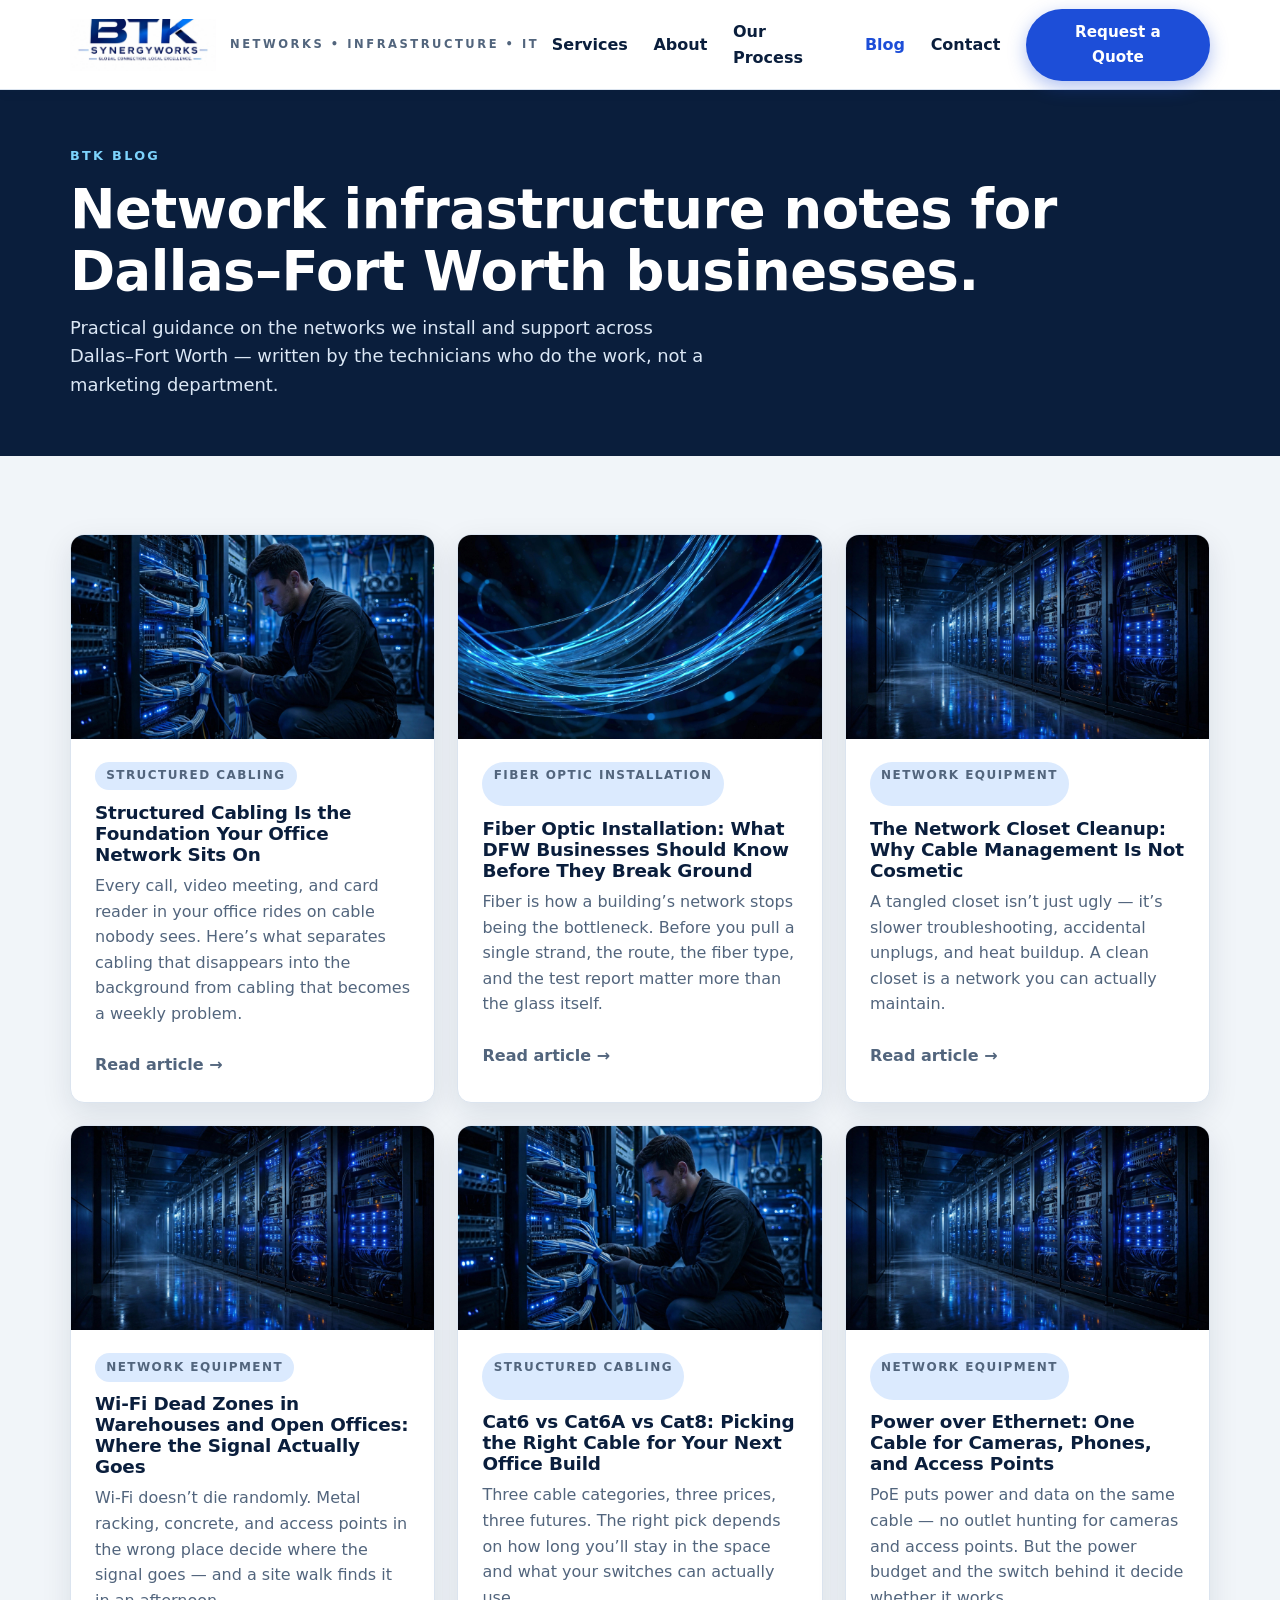
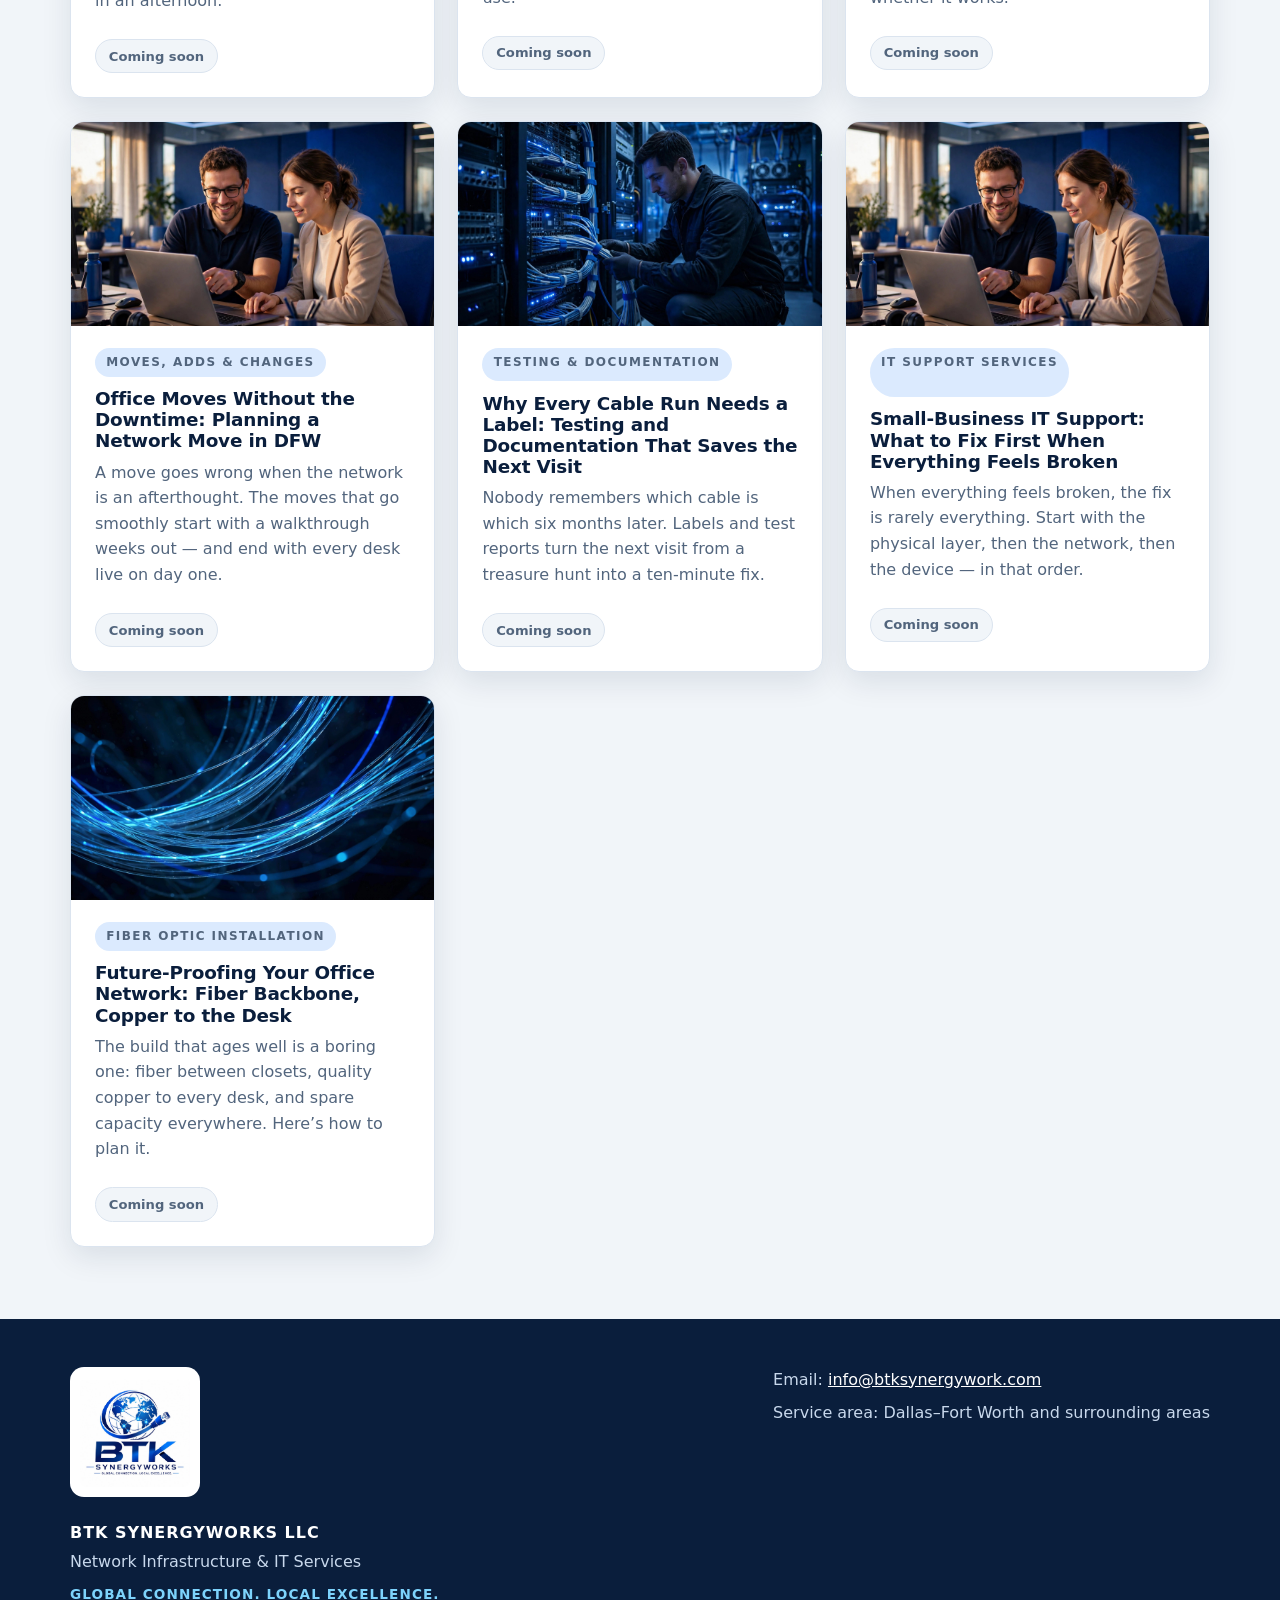
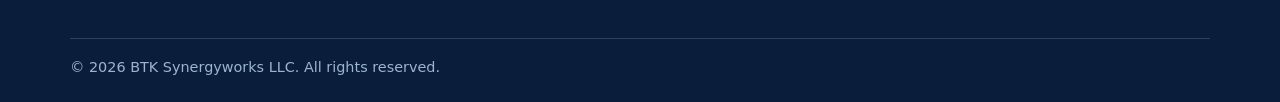
==== commit b5c1e659: "Publish BTK blog article 3: The Network Closet Cleanup (3 paragraphs, Network Equipment, closing blo" ====
--- a/blog/index.html
+++ b/blog/index.html
@@ -66,6 +66,15 @@
         "datePublished": "2026-11-07",
         "author": { "@type": "Organization", "name": "BTK Synergyworks LLC" },
         "url": "https://btk-2m8c.onrender.com/blog/"
+      },
+      {
+        "@type": "BlogPosting",
+        "headline": "The Network Closet Cleanup: Why Cable Management Is Not Cosmetic",
+        "description": "A tangled closet slows every fix and hides real problems — a clean, labelled, documented closet is a network you can actually maintain.",
+        "image": "https://btk-2m8c.onrender.com/assets/hero-racks.jpg",
+        "datePublished": "2026-11-08",
+        "author": { "@type": "Organization", "name": "BTK Synergyworks LLC" },
+        "url": "https://btk-2m8c.onrender.com/blog/"
       }
     ]
   }
@@ -135,7 +144,7 @@
             <p class="blog-tag">Network Equipment</p>
             <h3>The Network Closet Cleanup: Why Cable Management Is Not Cosmetic</h3>
             <p>A tangled closet isn&rsquo;t just ugly — it&rsquo;s slower troubleshooting, accidental unplugs, and heat buildup. A clean closet is a network you can actually maintain.</p>
-            <p class="blog-card-foot"><span class="blog-soon">Coming soon</span></p>
+            <p class="blog-card-foot"><span class="text-link">Read article &rarr;</span></p>
           </div>
         </article>
 
@@ -247,7 +256,7 @@
   <script src="/main.js" defer></script>
   <script>
   /* BTK Blog — article popup.
-     Two articles are fully written below; the rest show their intro
+     Three articles are fully written below; the rest show their intro
      with a "coming soon" note until the full article is added. */
   (function () {
     "use strict";
@@ -277,6 +286,19 @@
           "Fiber is how a building\u2019s network stops being the bottleneck. A single fiber run can carry more traffic than a bundle of copper, over far longer distances, and it does not pick up interference from power lines or machinery. For offices linking floors, buildings on a campus, or a data room to the far end of a warehouse, fiber is the backbone everything else hangs on.",
           "What surprises most owners is how much of a fiber job is preparation, not glass. The route matters — conduit, pull points, bend radius, and where the fiber terminates. Single-mode versus multi-mode is a real choice with real cost consequences: multi-mode covers most in-building runs, single-mode is for distance and future capacity. Getting that call wrong means re-pulling, so it is worth deciding with someone who has pulled both.",
           "The other half is verification. Every fiber strand should be tested and documented — loss budgets, connector inspection, and a test report you can keep. A fiber link that was never tested is a guess, and guesses fail at the worst time. If you are planning a buildout in Dallas\u2013Fort Worth, ask your installer for the test results before you sign off — a good crew expects the question."
+        ]
+      },
+      "network-closet-cleanup": {
+        tag: "Network Equipment",
+        title: "The Network Closet Cleanup: Why Cable Management Is Not Cosmetic",
+        img: "/assets/hero-racks.jpg",
+        alt: "Network server racks with blinking equipment",
+        service: "Network Equipment",
+        cta: "A tangled closet slows every fix and hides real problems. Our technicians clean up, label, and document network closets so the next visit is a ten-minute job, not a treasure hunt.",
+        body: [
+          "Open a network closet in most offices and you will find the same thing: cables draped over the rack, patch cords looped around anything that holds still, and a switch buried so deep nobody can see which port is which. It looks like a cosmetic problem, and it is treated like one — until something breaks. Then a five-minute fix turns into an hour of tracing cables by hand, because nobody can tell which cord goes where, and unplugging the wrong one takes a whole department offline.",
+          "A clean closet is really a documented closet. Every run comes into the patch panel in order, every patch cord is the right length for the job — no six-foot cord coiled where a one-foot cord belongs — and every cable is labelled at both ends. Airflow matters too: a rack choked with cable runs hotter, and heat is what quietly shortens the life of switches and power supplies. None of this is decoration. It is the difference between a network you can troubleshoot in minutes and one you have to rebuild from memory every time it fails.",
+          "The other payoff is the next visit. A labelled, tested, photographed closet means the next technician — even one who has never been on site — can walk in, find the fault, and fix it without a treasure hunt. That is why a cleanup is not a one-off tidy-up: it ends with a patch schedule, test results for the runs that were re-terminated, and photos of the finished rack. If your closet looks like a bowl of spaghetti, the fix is a day's work, not a rebuild — and the next outage will be the proof it was worth it."
         ]
       }
     };
